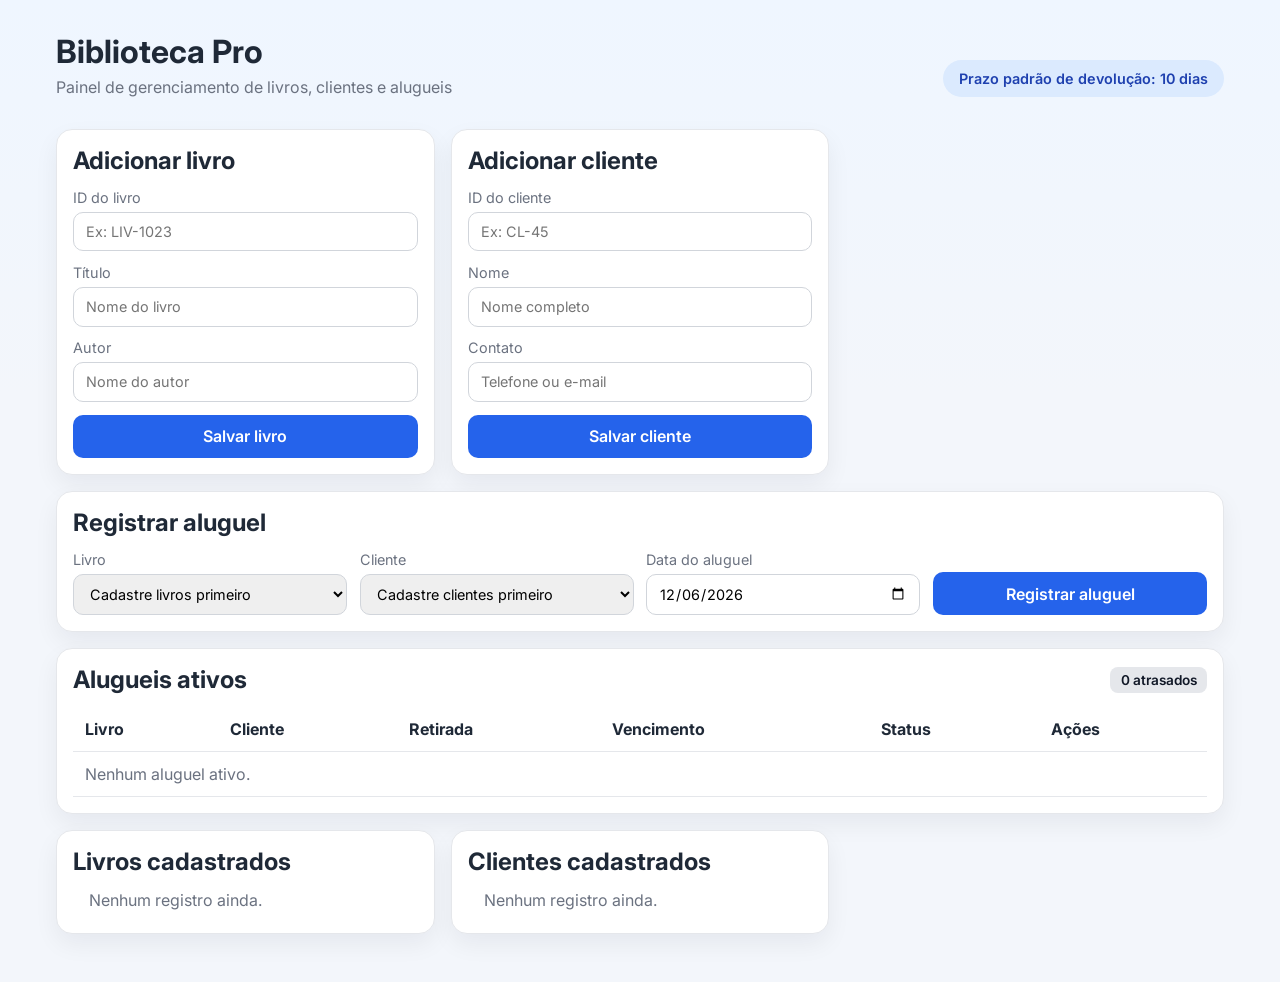
==== index.html @ aaa0568d "feat: criar sistema web de gerenciamento de biblioteca" ====
<!DOCTYPE html>
<html lang="pt-BR">
  <head>
    <meta charset="UTF-8" />
    <meta name="viewport" content="width=device-width, initial-scale=1.0" />
    <title>Biblioteca Pro | Gerenciamento</title>
    <link rel="preconnect" href="https://fonts.googleapis.com" />
    <link rel="preconnect" href="https://fonts.gstatic.com" crossorigin />
    <link
      href="https://fonts.googleapis.com/css2?family=Inter:wght@400;500;600;700&display=swap"
      rel="stylesheet"
    />
    <link rel="stylesheet" href="styles.css" />
  </head>
  <body>
    <header class="topbar">
      <div>
        <h1>Biblioteca Pro</h1>
        <p>Painel de gerenciamento de livros, clientes e alugueis</p>
      </div>
      <div class="badge">Prazo padrão de devolução: 10 dias</div>
    </header>

    <main class="layout">
      <section class="card">
        <h2>Adicionar livro</h2>
        <form id="book-form" class="form-grid">
          <label>
            ID do livro
            <input type="text" name="id" placeholder="Ex: LIV-1023" required />
          </label>
          <label>
            Título
            <input type="text" name="title" placeholder="Nome do livro" required />
          </label>
          <label>
            Autor
            <input type="text" name="author" placeholder="Nome do autor" required />
          </label>
          <button type="submit">Salvar livro</button>
        </form>
      </section>

      <section class="card">
        <h2>Adicionar cliente</h2>
        <form id="client-form" class="form-grid">
          <label>
            ID do cliente
            <input type="text" name="id" placeholder="Ex: CL-45" required />
          </label>
          <label>
            Nome
            <input type="text" name="name" placeholder="Nome completo" required />
          </label>
          <label>
            Contato
            <input type="text" name="contact" placeholder="Telefone ou e-mail" required />
          </label>
          <button type="submit">Salvar cliente</button>
        </form>
      </section>

      <section class="card card-wide">
        <h2>Registrar aluguel</h2>
        <form id="rental-form" class="form-grid rental-grid">
          <label>
            Livro
            <select name="bookId" id="book-select" required></select>
          </label>
          <label>
            Cliente
            <select name="clientId" id="client-select" required></select>
          </label>
          <label>
            Data do aluguel
            <input type="date" name="rentalDate" required />
          </label>
          <button type="submit">Registrar aluguel</button>
        </form>
      </section>

      <section class="card card-wide">
        <div class="section-title">
          <h2>Alugueis ativos</h2>
          <span id="overdue-count" class="counter">0 atrasados</span>
        </div>
        <div class="table-wrap">
          <table>
            <thead>
              <tr>
                <th>Livro</th>
                <th>Cliente</th>
                <th>Retirada</th>
                <th>Vencimento</th>
                <th>Status</th>
                <th>Ações</th>
              </tr>
            </thead>
            <tbody id="rentals-body"></tbody>
          </table>
        </div>
      </section>

      <section class="card">
        <h2>Livros cadastrados</h2>
        <ul id="books-list" class="simple-list"></ul>
      </section>

      <section class="card">
        <h2>Clientes cadastrados</h2>
        <ul id="clients-list" class="simple-list"></ul>
      </section>
    </main>

    <template id="empty-state-template">
      <li class="empty">Nenhum registro ainda.</li>
    </template>

    <script src="app.js"></script>
  </body>
</html>
---- styles.css ----
:root {
  color-scheme: light;
  --bg: #f3f6fb;
  --card: #ffffff;
  --text: #1f2937;
  --muted: #6b7280;
  --primary: #2563eb;
  --primary-dark: #1d4ed8;
  --danger-bg: #fef2f2;
  --danger-text: #b91c1c;
  --danger-border: #fca5a5;
  --ok-bg: #ecfdf5;
  --ok-text: #065f46;
  --border: #e5e7eb;
}

* {
  box-sizing: border-box;
}

body {
  margin: 0;
  font-family: "Inter", sans-serif;
  background: linear-gradient(180deg, #eff6ff 0%, var(--bg) 40%);
  color: var(--text);
}

.topbar {
  max-width: 1200px;
  margin: 2rem auto 1rem;
  padding: 0 1rem;
  display: flex;
  justify-content: space-between;
  align-items: end;
  gap: 1rem;
}

h1,
h2 {
  margin: 0;
}

.topbar p {
  margin: 0.35rem 0 0;
  color: var(--muted);
}

.badge {
  padding: 0.6rem 1rem;
  border-radius: 999px;
  background: #dbeafe;
  color: #1e40af;
  font-weight: 600;
  font-size: 0.9rem;
}

.layout {
  max-width: 1200px;
  margin: 0 auto 2rem;
  padding: 1rem;
  display: grid;
  grid-template-columns: repeat(auto-fit, minmax(290px, 1fr));
  gap: 1rem;
}

.card {
  background: var(--card);
  border: 1px solid var(--border);
  border-radius: 16px;
  padding: 1rem;
  box-shadow: 0 10px 24px rgba(15, 23, 42, 0.06);
}

.card-wide {
  grid-column: 1 / -1;
}

.form-grid {
  margin-top: 0.9rem;
  display: grid;
  gap: 0.8rem;
}

.rental-grid {
  grid-template-columns: repeat(auto-fit, minmax(200px, 1fr));
  align-items: end;
}

label {
  display: grid;
  gap: 0.35rem;
  font-size: 0.9rem;
  color: var(--muted);
}

input,
select,
button {
  border-radius: 10px;
  border: 1px solid #d1d5db;
  font: inherit;
}

input,
select {
  padding: 0.65rem 0.75rem;
}

button {
  padding: 0.72rem 1rem;
  font-weight: 600;
  cursor: pointer;
  border: none;
  background: var(--primary);
  color: white;
  transition: background 0.2s ease;
}

button:hover {
  background: var(--primary-dark);
}

.section-title {
  display: flex;
  justify-content: space-between;
  align-items: center;
  gap: 1rem;
}

.counter {
  padding: 0.3rem 0.65rem;
  border-radius: 8px;
  background: #e5e7eb;
  color: #111827;
  font-weight: 600;
  font-size: 0.85rem;
}

.table-wrap {
  overflow-x: auto;
  margin-top: 0.8rem;
}

table {
  width: 100%;
  border-collapse: collapse;
  min-width: 700px;
}

th,
td {
  text-align: left;
  padding: 0.75rem;
  border-bottom: 1px solid var(--border);
}

.status {
  border-radius: 999px;
  padding: 0.25rem 0.6rem;
  font-size: 0.8rem;
  font-weight: 700;
  display: inline-block;
}

.status.ok {
  background: var(--ok-bg);
  color: var(--ok-text);
}

.status.overdue {
  background: var(--danger-bg);
  color: var(--danger-text);
}

tr.overdue-row {
  background: #fff5f5;
}

.action-btn {
  background: #111827;
  font-size: 0.8rem;
  padding: 0.4rem 0.65rem;
}

.simple-list {
  margin: 0.9rem 0 0;
  padding-left: 1rem;
}

.simple-list li {
  margin: 0.4rem 0;
}

.empty {
  color: var(--muted);
  list-style: none;
  margin-left: -1rem;
}

@media (max-width: 700px) {
  .topbar {
    flex-direction: column;
    align-items: flex-start;
  }
}
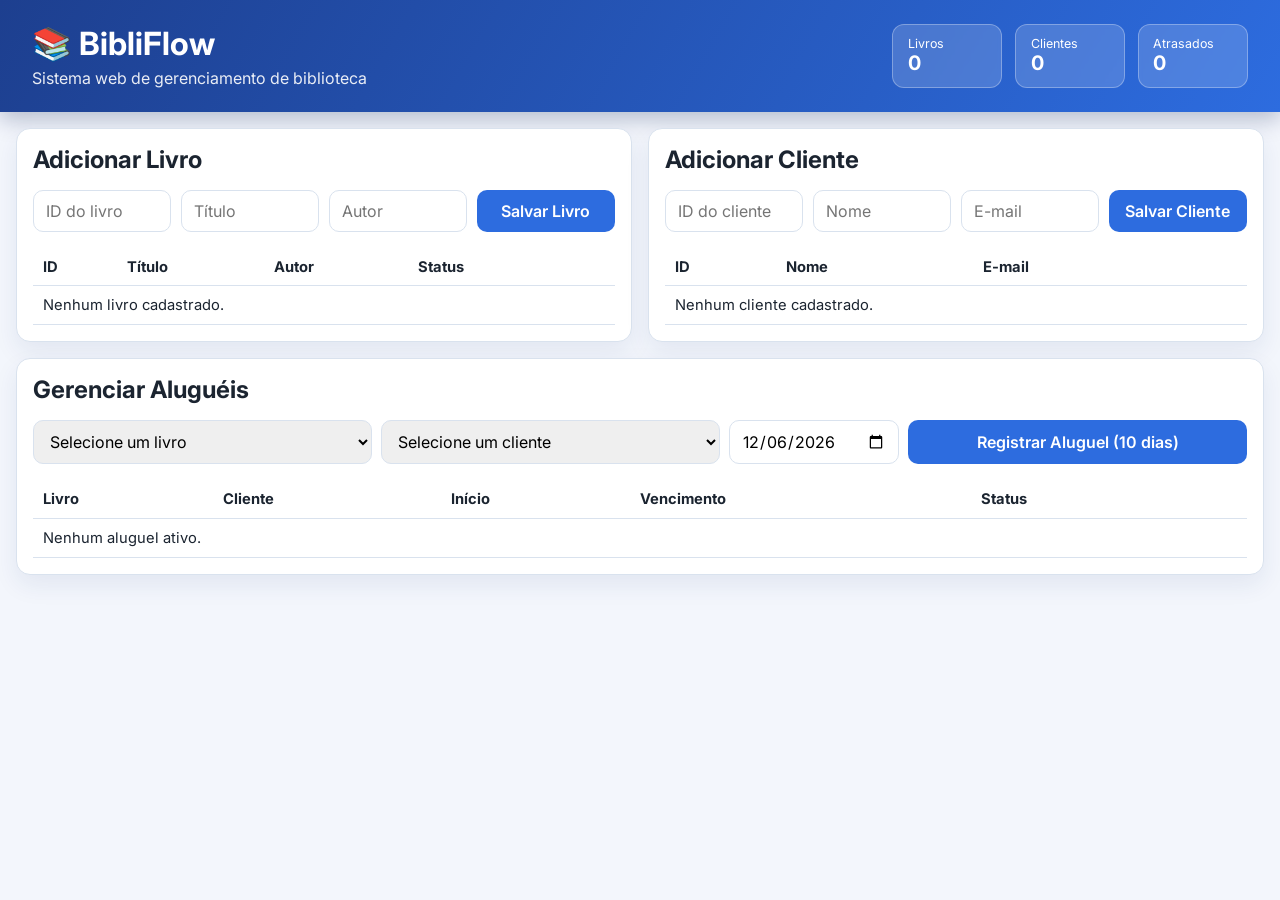
==== commit bac3b4bc: "Create web-based library management system" ====
--- a/index.html
+++ b/index.html
@@ -1,9 +1,9 @@
-<!DOCTYPE html>
+<!doctype html>
 <html lang="pt-BR">
   <head>
     <meta charset="UTF-8" />
     <meta name="viewport" content="width=device-width, initial-scale=1.0" />
-    <title>Biblioteca Pro | Gerenciamento</title>
+    <title>BibliFlow | Gestão de Biblioteca</title>
     <link rel="preconnect" href="https://fonts.googleapis.com" />
     <link rel="preconnect" href="https://fonts.gstatic.com" crossorigin />
     <link
@@ -15,107 +15,102 @@
   <body>
     <header class="topbar">
       <div>
-        <h1>Biblioteca Pro</h1>
-        <p>Painel de gerenciamento de livros, clientes e alugueis</p>
+        <h1>📚 BibliFlow</h1>
+        <p>Sistema web de gerenciamento de biblioteca</p>
       </div>
-      <div class="badge">Prazo padrão de devolução: 10 dias</div>
+      <div class="stats">
+        <div class="stat-card">
+          <span>Livros</span>
+          <strong id="booksCount">0</strong>
+        </div>
+        <div class="stat-card">
+          <span>Clientes</span>
+          <strong id="clientsCount">0</strong>
+        </div>
+        <div class="stat-card danger" id="overdueCard">
+          <span>Atrasados</span>
+          <strong id="overdueCount">0</strong>
+        </div>
+      </div>
     </header>
 
-    <main class="layout">
-      <section class="card">
-        <h2>Adicionar livro</h2>
-        <form id="book-form" class="form-grid">
-          <label>
-            ID do livro
-            <input type="text" name="id" placeholder="Ex: LIV-1023" required />
-          </label>
-          <label>
-            Título
-            <input type="text" name="title" placeholder="Nome do livro" required />
-          </label>
-          <label>
-            Autor
-            <input type="text" name="author" placeholder="Nome do autor" required />
-          </label>
-          <button type="submit">Salvar livro</button>
+    <main class="grid-layout">
+      <section class="panel">
+        <h2>Adicionar Livro</h2>
+        <form id="bookForm" class="form-grid">
+          <input type="text" id="bookId" placeholder="ID do livro" required />
+          <input type="text" id="bookTitle" placeholder="Título" required />
+          <input type="text" id="bookAuthor" placeholder="Autor" required />
+          <button type="submit">Salvar Livro</button>
         </form>
+
+        <table>
+          <thead>
+            <tr>
+              <th>ID</th>
+              <th>Título</th>
+              <th>Autor</th>
+              <th>Status</th>
+              <th></th>
+            </tr>
+          </thead>
+          <tbody id="booksTable"></tbody>
+        </table>
       </section>
 
-      <section class="card">
-        <h2>Adicionar cliente</h2>
-        <form id="client-form" class="form-grid">
-          <label>
-            ID do cliente
-            <input type="text" name="id" placeholder="Ex: CL-45" required />
-          </label>
-          <label>
-            Nome
-            <input type="text" name="name" placeholder="Nome completo" required />
-          </label>
-          <label>
-            Contato
-            <input type="text" name="contact" placeholder="Telefone ou e-mail" required />
-          </label>
-          <button type="submit">Salvar cliente</button>
+      <section class="panel">
+        <h2>Adicionar Cliente</h2>
+        <form id="clientForm" class="form-grid">
+          <input type="text" id="clientId" placeholder="ID do cliente" required />
+          <input type="text" id="clientName" placeholder="Nome" required />
+          <input type="email" id="clientEmail" placeholder="E-mail" required />
+          <button type="submit">Salvar Cliente</button>
         </form>
+
+        <table>
+          <thead>
+            <tr>
+              <th>ID</th>
+              <th>Nome</th>
+              <th>E-mail</th>
+              <th></th>
+            </tr>
+          </thead>
+          <tbody id="clientsTable"></tbody>
+        </table>
       </section>
 
-      <section class="card card-wide">
-        <h2>Registrar aluguel</h2>
-        <form id="rental-form" class="form-grid rental-grid">
-          <label>
-            Livro
-            <select name="bookId" id="book-select" required></select>
-          </label>
-          <label>
-            Cliente
-            <select name="clientId" id="client-select" required></select>
-          </label>
-          <label>
-            Data do aluguel
-            <input type="date" name="rentalDate" required />
-          </label>
-          <button type="submit">Registrar aluguel</button>
+      <section class="panel panel-wide">
+        <h2>Gerenciar Aluguéis</h2>
+        <form id="rentalForm" class="form-grid rental-grid">
+          <select id="rentalBook" required>
+            <option value="">Selecione um livro</option>
+          </select>
+          <select id="rentalClient" required>
+            <option value="">Selecione um cliente</option>
+          </select>
+          <input type="date" id="rentalStart" required />
+          <button type="submit">Registrar Aluguel (10 dias)</button>
         </form>
-      </section>
 
-      <section class="card card-wide">
-        <div class="section-title">
-          <h2>Alugueis ativos</h2>
-          <span id="overdue-count" class="counter">0 atrasados</span>
-        </div>
-        <div class="table-wrap">
-          <table>
-            <thead>
-              <tr>
-                <th>Livro</th>
-                <th>Cliente</th>
-                <th>Retirada</th>
-                <th>Vencimento</th>
-                <th>Status</th>
-                <th>Ações</th>
-              </tr>
-            </thead>
-            <tbody id="rentals-body"></tbody>
-          </table>
-        </div>
-      </section>
-
-      <section class="card">
-        <h2>Livros cadastrados</h2>
-        <ul id="books-list" class="simple-list"></ul>
-      </section>
-
-      <section class="card">
-        <h2>Clientes cadastrados</h2>
-        <ul id="clients-list" class="simple-list"></ul>
+        <table>
+          <thead>
+            <tr>
+              <th>Livro</th>
+              <th>Cliente</th>
+              <th>Início</th>
+              <th>Vencimento</th>
+              <th>Status</th>
+              <th></th>
+            </tr>
+          </thead>
+          <tbody id="rentalsTable"></tbody>
+        </table>
       </section>
     </main>
 
-    <template id="empty-state-template">
-      <li class="empty">Nenhum registro ainda.</li>
-    </template>
+    <div id="toast" class="toast" aria-live="polite"></div>
 
-    <script src="app.js"></script>
+    <script src="script.js"></script>
   </body>
 </html>
--- a/styles.css
+++ b/styles.css
@@ -1,17 +1,15 @@
 :root {
-  color-scheme: light;
-  --bg: #f3f6fb;
-  --card: #ffffff;
-  --text: #1f2937;
-  --muted: #6b7280;
-  --primary: #2563eb;
-  --primary-dark: #1d4ed8;
-  --danger-bg: #fef2f2;
-  --danger-text: #b91c1c;
-  --danger-border: #fca5a5;
-  --ok-bg: #ecfdf5;
-  --ok-text: #065f46;
-  --border: #e5e7eb;
+  --bg: #f3f6fc;
+  --panel: #ffffff;
+  --text: #1b2430;
+  --muted: #62738b;
+  --primary: #2d6cdf;
+  --primary-hover: #1f5bc7;
+  --danger: #d11a2a;
+  --danger-bg: #ffe8eb;
+  --ok: #147a3f;
+  --ok-bg: #e9f8ef;
+  --border: #d9e2ee;
 }
 
 * {
@@ -20,186 +18,189 @@
 
 body {
   margin: 0;
-  font-family: "Inter", sans-serif;
-  background: linear-gradient(180deg, #eff6ff 0%, var(--bg) 40%);
+  font-family: Inter, system-ui, -apple-system, sans-serif;
+  background: var(--bg);
   color: var(--text);
 }
 
 .topbar {
-  max-width: 1200px;
-  margin: 2rem auto 1rem;
-  padding: 0 1rem;
   display: flex;
   justify-content: space-between;
-  align-items: end;
   gap: 1rem;
-}
-
-h1,
+  align-items: center;
+  padding: 1.5rem 2rem;
+  background: linear-gradient(120deg, #1d3f8f, #2d6cdf);
+  color: #fff;
+  box-shadow: 0 8px 20px rgba(8, 28, 79, 0.25);
+}
+
+.topbar h1 {
+  margin: 0;
+}
+
+.topbar p {
+  margin: 0.3rem 0 0;
+  opacity: 0.9;
+}
+
+.stats {
+  display: flex;
+  flex-wrap: wrap;
+  gap: 0.8rem;
+}
+
+.stat-card {
+  min-width: 110px;
+  background: rgba(255, 255, 255, 0.16);
+  border: 1px solid rgba(255, 255, 255, 0.3);
+  border-radius: 12px;
+  padding: 0.7rem 0.9rem;
+  backdrop-filter: blur(2px);
+}
+
+.stat-card span {
+  display: block;
+  font-size: 0.78rem;
+}
+
+.stat-card strong {
+  font-size: 1.25rem;
+}
+
+.stat-card.danger.active {
+  background: rgba(209, 26, 42, 0.85);
+  border-color: rgba(255, 241, 243, 0.8);
+}
+
+.grid-layout {
+  display: grid;
+  grid-template-columns: repeat(2, minmax(280px, 1fr));
+  gap: 1rem;
+  padding: 1rem;
+}
+
+.panel {
+  background: var(--panel);
+  border-radius: 14px;
+  border: 1px solid var(--border);
+  box-shadow: 0 10px 24px rgba(20, 52, 114, 0.08);
+  padding: 1rem;
+}
+
+.panel-wide {
+  grid-column: 1 / -1;
+}
+
 h2 {
-  margin: 0;
-}
-
-.topbar p {
-  margin: 0.35rem 0 0;
-  color: var(--muted);
-}
-
-.badge {
-  padding: 0.6rem 1rem;
-  border-radius: 999px;
-  background: #dbeafe;
-  color: #1e40af;
-  font-weight: 600;
-  font-size: 0.9rem;
-}
-
-.layout {
-  max-width: 1200px;
-  margin: 0 auto 2rem;
-  padding: 1rem;
+  margin: 0 0 1rem;
+}
+
+.form-grid {
   display: grid;
-  grid-template-columns: repeat(auto-fit, minmax(290px, 1fr));
-  gap: 1rem;
-}
-
-.card {
-  background: var(--card);
-  border: 1px solid var(--border);
-  border-radius: 16px;
-  padding: 1rem;
-  box-shadow: 0 10px 24px rgba(15, 23, 42, 0.06);
-}
-
-.card-wide {
-  grid-column: 1 / -1;
-}
-
-.form-grid {
-  margin-top: 0.9rem;
-  display: grid;
-  gap: 0.8rem;
+  grid-template-columns: repeat(4, minmax(100px, 1fr));
+  gap: 0.6rem;
+  margin-bottom: 1rem;
 }
 
 .rental-grid {
-  grid-template-columns: repeat(auto-fit, minmax(200px, 1fr));
-  align-items: end;
-}
-
-label {
-  display: grid;
-  gap: 0.35rem;
-  font-size: 0.9rem;
-  color: var(--muted);
+  grid-template-columns: 2fr 2fr 1fr 2fr;
 }
 
 input,
 select,
 button {
+  width: 100%;
   border-radius: 10px;
-  border: 1px solid #d1d5db;
+  border: 1px solid var(--border);
+  padding: 0.62rem 0.74rem;
   font: inherit;
 }
 
-input,
-select {
-  padding: 0.65rem 0.75rem;
-}
-
 button {
-  padding: 0.72rem 1rem;
+  background: var(--primary);
+  color: #fff;
+  border: none;
   font-weight: 600;
   cursor: pointer;
-  border: none;
-  background: var(--primary);
-  color: white;
-  transition: background 0.2s ease;
 }
 
 button:hover {
-  background: var(--primary-dark);
-}
-
-.section-title {
-  display: flex;
-  justify-content: space-between;
-  align-items: center;
-  gap: 1rem;
-}
-
-.counter {
-  padding: 0.3rem 0.65rem;
-  border-radius: 8px;
-  background: #e5e7eb;
-  color: #111827;
-  font-weight: 600;
-  font-size: 0.85rem;
-}
-
-.table-wrap {
-  overflow-x: auto;
-  margin-top: 0.8rem;
+  background: var(--primary-hover);
 }
 
 table {
   width: 100%;
   border-collapse: collapse;
-  min-width: 700px;
 }
 
 th,
 td {
+  padding: 0.62rem;
+  border-bottom: 1px solid var(--border);
   text-align: left;
-  padding: 0.75rem;
-  border-bottom: 1px solid var(--border);
+  font-size: 0.92rem;
 }
 
 .status {
   border-radius: 999px;
-  padding: 0.25rem 0.6rem;
-  font-size: 0.8rem;
-  font-weight: 700;
+  font-size: 0.75rem;
+  font-weight: 600;
+  padding: 0.24rem 0.58rem;
   display: inline-block;
 }
 
-.status.ok {
+.status-ok {
+  color: var(--ok);
   background: var(--ok-bg);
-  color: var(--ok-text);
-}
-
-.status.overdue {
+}
+
+.status-danger {
+  color: var(--danger);
   background: var(--danger-bg);
-  color: var(--danger-text);
-}
-
-tr.overdue-row {
-  background: #fff5f5;
+}
+
+tr.overdue {
+  background: #fff0f2;
 }
 
 .action-btn {
-  background: #111827;
-  font-size: 0.8rem;
-  padding: 0.4rem 0.65rem;
-}
-
-.simple-list {
-  margin: 0.9rem 0 0;
-  padding-left: 1rem;
-}
-
-.simple-list li {
-  margin: 0.4rem 0;
-}
-
-.empty {
-  color: var(--muted);
-  list-style: none;
-  margin-left: -1rem;
-}
-
-@media (max-width: 700px) {
-  .topbar {
-    flex-direction: column;
-    align-items: flex-start;
+  border: 1px solid var(--border);
+  color: var(--text);
+  background: #fff;
+  font-size: 0.78rem;
+  padding: 0.35rem 0.45rem;
+}
+
+.action-btn.warn {
+  color: #8b0f1c;
+  border-color: #e8b8be;
+}
+
+.toast {
+  position: fixed;
+  right: 1rem;
+  bottom: 1rem;
+  background: #1c2737;
+  color: #fff;
+  border-radius: 10px;
+  padding: 0.7rem 0.9rem;
+  opacity: 0;
+  transform: translateY(16px);
+  transition: all 0.2s;
+}
+
+.toast.show {
+  opacity: 1;
+  transform: translateY(0);
+}
+
+@media (max-width: 940px) {
+  .grid-layout {
+    grid-template-columns: 1fr;
   }
-}
+
+  .form-grid,
+  .rental-grid {
+    grid-template-columns: 1fr;
+  }
+}
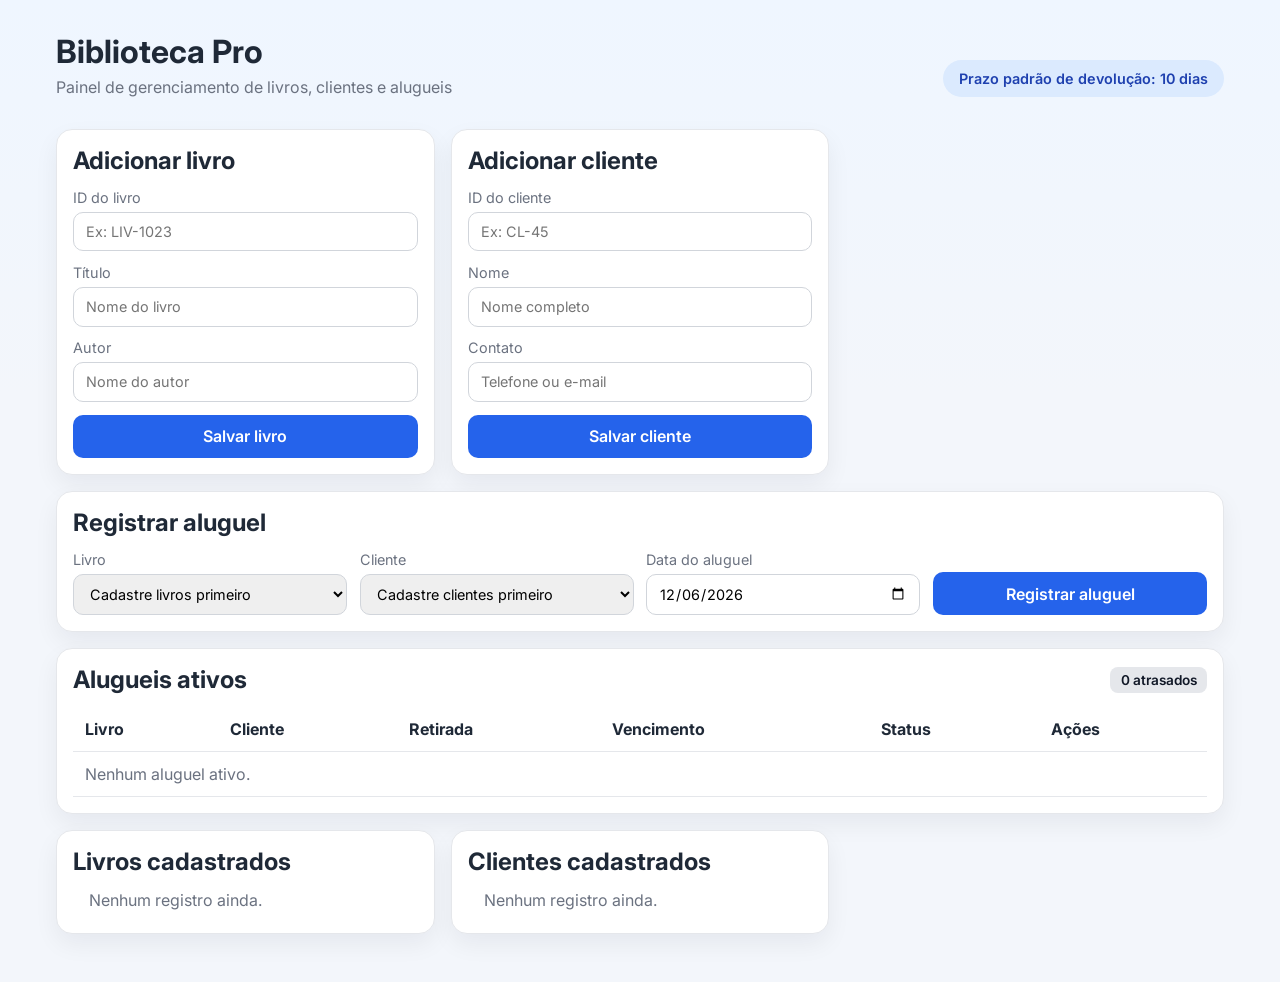
==== commit f1b15104: "Merge aaa0568d549650ce9bfdd3df487cafb0254290f3 into bc964a66c4cbae7b286d7805cf990ae3363bbf19" ====
--- a/index.html
+++ b/index.html
@@ -1,9 +1,9 @@
-<!doctype html>
+<!DOCTYPE html>
 <html lang="pt-BR">
   <head>
     <meta charset="UTF-8" />
     <meta name="viewport" content="width=device-width, initial-scale=1.0" />
-    <title>BibliFlow | Gestão de Biblioteca</title>
+    <title>Biblioteca Pro | Gerenciamento</title>
     <link rel="preconnect" href="https://fonts.googleapis.com" />
     <link rel="preconnect" href="https://fonts.gstatic.com" crossorigin />
     <link
@@ -15,102 +15,107 @@
   <body>
     <header class="topbar">
       <div>
-        <h1>📚 BibliFlow</h1>
-        <p>Sistema web de gerenciamento de biblioteca</p>
+        <h1>Biblioteca Pro</h1>
+        <p>Painel de gerenciamento de livros, clientes e alugueis</p>
       </div>
-      <div class="stats">
-        <div class="stat-card">
-          <span>Livros</span>
-          <strong id="booksCount">0</strong>
-        </div>
-        <div class="stat-card">
-          <span>Clientes</span>
-          <strong id="clientsCount">0</strong>
-        </div>
-        <div class="stat-card danger" id="overdueCard">
-          <span>Atrasados</span>
-          <strong id="overdueCount">0</strong>
-        </div>
-      </div>
+      <div class="badge">Prazo padrão de devolução: 10 dias</div>
     </header>
 
-    <main class="grid-layout">
-      <section class="panel">
-        <h2>Adicionar Livro</h2>
-        <form id="bookForm" class="form-grid">
-          <input type="text" id="bookId" placeholder="ID do livro" required />
-          <input type="text" id="bookTitle" placeholder="Título" required />
-          <input type="text" id="bookAuthor" placeholder="Autor" required />
-          <button type="submit">Salvar Livro</button>
+    <main class="layout">
+      <section class="card">
+        <h2>Adicionar livro</h2>
+        <form id="book-form" class="form-grid">
+          <label>
+            ID do livro
+            <input type="text" name="id" placeholder="Ex: LIV-1023" required />
+          </label>
+          <label>
+            Título
+            <input type="text" name="title" placeholder="Nome do livro" required />
+          </label>
+          <label>
+            Autor
+            <input type="text" name="author" placeholder="Nome do autor" required />
+          </label>
+          <button type="submit">Salvar livro</button>
         </form>
-
-        <table>
-          <thead>
-            <tr>
-              <th>ID</th>
-              <th>Título</th>
-              <th>Autor</th>
-              <th>Status</th>
-              <th></th>
-            </tr>
-          </thead>
-          <tbody id="booksTable"></tbody>
-        </table>
       </section>
 
-      <section class="panel">
-        <h2>Adicionar Cliente</h2>
-        <form id="clientForm" class="form-grid">
-          <input type="text" id="clientId" placeholder="ID do cliente" required />
-          <input type="text" id="clientName" placeholder="Nome" required />
-          <input type="email" id="clientEmail" placeholder="E-mail" required />
-          <button type="submit">Salvar Cliente</button>
+      <section class="card">
+        <h2>Adicionar cliente</h2>
+        <form id="client-form" class="form-grid">
+          <label>
+            ID do cliente
+            <input type="text" name="id" placeholder="Ex: CL-45" required />
+          </label>
+          <label>
+            Nome
+            <input type="text" name="name" placeholder="Nome completo" required />
+          </label>
+          <label>
+            Contato
+            <input type="text" name="contact" placeholder="Telefone ou e-mail" required />
+          </label>
+          <button type="submit">Salvar cliente</button>
         </form>
-
-        <table>
-          <thead>
-            <tr>
-              <th>ID</th>
-              <th>Nome</th>
-              <th>E-mail</th>
-              <th></th>
-            </tr>
-          </thead>
-          <tbody id="clientsTable"></tbody>
-        </table>
       </section>
 
-      <section class="panel panel-wide">
-        <h2>Gerenciar Aluguéis</h2>
-        <form id="rentalForm" class="form-grid rental-grid">
-          <select id="rentalBook" required>
-            <option value="">Selecione um livro</option>
-          </select>
-          <select id="rentalClient" required>
-            <option value="">Selecione um cliente</option>
-          </select>
-          <input type="date" id="rentalStart" required />
-          <button type="submit">Registrar Aluguel (10 dias)</button>
+      <section class="card card-wide">
+        <h2>Registrar aluguel</h2>
+        <form id="rental-form" class="form-grid rental-grid">
+          <label>
+            Livro
+            <select name="bookId" id="book-select" required></select>
+          </label>
+          <label>
+            Cliente
+            <select name="clientId" id="client-select" required></select>
+          </label>
+          <label>
+            Data do aluguel
+            <input type="date" name="rentalDate" required />
+          </label>
+          <button type="submit">Registrar aluguel</button>
         </form>
+      </section>
 
-        <table>
-          <thead>
-            <tr>
-              <th>Livro</th>
-              <th>Cliente</th>
-              <th>Início</th>
-              <th>Vencimento</th>
-              <th>Status</th>
-              <th></th>
-            </tr>
-          </thead>
-          <tbody id="rentalsTable"></tbody>
-        </table>
+      <section class="card card-wide">
+        <div class="section-title">
+          <h2>Alugueis ativos</h2>
+          <span id="overdue-count" class="counter">0 atrasados</span>
+        </div>
+        <div class="table-wrap">
+          <table>
+            <thead>
+              <tr>
+                <th>Livro</th>
+                <th>Cliente</th>
+                <th>Retirada</th>
+                <th>Vencimento</th>
+                <th>Status</th>
+                <th>Ações</th>
+              </tr>
+            </thead>
+            <tbody id="rentals-body"></tbody>
+          </table>
+        </div>
+      </section>
+
+      <section class="card">
+        <h2>Livros cadastrados</h2>
+        <ul id="books-list" class="simple-list"></ul>
+      </section>
+
+      <section class="card">
+        <h2>Clientes cadastrados</h2>
+        <ul id="clients-list" class="simple-list"></ul>
       </section>
     </main>
 
-    <div id="toast" class="toast" aria-live="polite"></div>
+    <template id="empty-state-template">
+      <li class="empty">Nenhum registro ainda.</li>
+    </template>
 
-    <script src="script.js"></script>
+    <script src="app.js"></script>
   </body>
 </html>
--- a/styles.css
+++ b/styles.css
@@ -1,15 +1,17 @@
 :root {
-  --bg: #f3f6fc;
-  --panel: #ffffff;
-  --text: #1b2430;
-  --muted: #62738b;
-  --primary: #2d6cdf;
-  --primary-hover: #1f5bc7;
-  --danger: #d11a2a;
-  --danger-bg: #ffe8eb;
-  --ok: #147a3f;
-  --ok-bg: #e9f8ef;
-  --border: #d9e2ee;
+  color-scheme: light;
+  --bg: #f3f6fb;
+  --card: #ffffff;
+  --text: #1f2937;
+  --muted: #6b7280;
+  --primary: #2563eb;
+  --primary-dark: #1d4ed8;
+  --danger-bg: #fef2f2;
+  --danger-text: #b91c1c;
+  --danger-border: #fca5a5;
+  --ok-bg: #ecfdf5;
+  --ok-text: #065f46;
+  --border: #e5e7eb;
 }
 
 * {
@@ -18,189 +20,186 @@
 
 body {
   margin: 0;
-  font-family: Inter, system-ui, -apple-system, sans-serif;
-  background: var(--bg);
+  font-family: "Inter", sans-serif;
+  background: linear-gradient(180deg, #eff6ff 0%, var(--bg) 40%);
   color: var(--text);
 }
 
 .topbar {
+  max-width: 1200px;
+  margin: 2rem auto 1rem;
+  padding: 0 1rem;
   display: flex;
   justify-content: space-between;
+  align-items: end;
   gap: 1rem;
-  align-items: center;
-  padding: 1.5rem 2rem;
-  background: linear-gradient(120deg, #1d3f8f, #2d6cdf);
-  color: #fff;
-  box-shadow: 0 8px 20px rgba(8, 28, 79, 0.25);
-}
-
-.topbar h1 {
+}
+
+h1,
+h2 {
   margin: 0;
 }
 
 .topbar p {
-  margin: 0.3rem 0 0;
-  opacity: 0.9;
-}
-
-.stats {
-  display: flex;
-  flex-wrap: wrap;
+  margin: 0.35rem 0 0;
+  color: var(--muted);
+}
+
+.badge {
+  padding: 0.6rem 1rem;
+  border-radius: 999px;
+  background: #dbeafe;
+  color: #1e40af;
+  font-weight: 600;
+  font-size: 0.9rem;
+}
+
+.layout {
+  max-width: 1200px;
+  margin: 0 auto 2rem;
+  padding: 1rem;
+  display: grid;
+  grid-template-columns: repeat(auto-fit, minmax(290px, 1fr));
+  gap: 1rem;
+}
+
+.card {
+  background: var(--card);
+  border: 1px solid var(--border);
+  border-radius: 16px;
+  padding: 1rem;
+  box-shadow: 0 10px 24px rgba(15, 23, 42, 0.06);
+}
+
+.card-wide {
+  grid-column: 1 / -1;
+}
+
+.form-grid {
+  margin-top: 0.9rem;
+  display: grid;
   gap: 0.8rem;
 }
 
-.stat-card {
-  min-width: 110px;
-  background: rgba(255, 255, 255, 0.16);
-  border: 1px solid rgba(255, 255, 255, 0.3);
-  border-radius: 12px;
-  padding: 0.7rem 0.9rem;
-  backdrop-filter: blur(2px);
-}
-
-.stat-card span {
-  display: block;
-  font-size: 0.78rem;
-}
-
-.stat-card strong {
-  font-size: 1.25rem;
-}
-
-.stat-card.danger.active {
-  background: rgba(209, 26, 42, 0.85);
-  border-color: rgba(255, 241, 243, 0.8);
-}
-
-.grid-layout {
+.rental-grid {
+  grid-template-columns: repeat(auto-fit, minmax(200px, 1fr));
+  align-items: end;
+}
+
+label {
   display: grid;
-  grid-template-columns: repeat(2, minmax(280px, 1fr));
-  gap: 1rem;
-  padding: 1rem;
-}
-
-.panel {
-  background: var(--panel);
-  border-radius: 14px;
-  border: 1px solid var(--border);
-  box-shadow: 0 10px 24px rgba(20, 52, 114, 0.08);
-  padding: 1rem;
-}
-
-.panel-wide {
-  grid-column: 1 / -1;
-}
-
-h2 {
-  margin: 0 0 1rem;
-}
-
-.form-grid {
-  display: grid;
-  grid-template-columns: repeat(4, minmax(100px, 1fr));
-  gap: 0.6rem;
-  margin-bottom: 1rem;
-}
-
-.rental-grid {
-  grid-template-columns: 2fr 2fr 1fr 2fr;
+  gap: 0.35rem;
+  font-size: 0.9rem;
+  color: var(--muted);
 }
 
 input,
 select,
 button {
-  width: 100%;
   border-radius: 10px;
-  border: 1px solid var(--border);
-  padding: 0.62rem 0.74rem;
+  border: 1px solid #d1d5db;
   font: inherit;
 }
 
+input,
+select {
+  padding: 0.65rem 0.75rem;
+}
+
 button {
-  background: var(--primary);
-  color: #fff;
-  border: none;
+  padding: 0.72rem 1rem;
   font-weight: 600;
   cursor: pointer;
+  border: none;
+  background: var(--primary);
+  color: white;
+  transition: background 0.2s ease;
 }
 
 button:hover {
-  background: var(--primary-hover);
+  background: var(--primary-dark);
+}
+
+.section-title {
+  display: flex;
+  justify-content: space-between;
+  align-items: center;
+  gap: 1rem;
+}
+
+.counter {
+  padding: 0.3rem 0.65rem;
+  border-radius: 8px;
+  background: #e5e7eb;
+  color: #111827;
+  font-weight: 600;
+  font-size: 0.85rem;
+}
+
+.table-wrap {
+  overflow-x: auto;
+  margin-top: 0.8rem;
 }
 
 table {
   width: 100%;
   border-collapse: collapse;
+  min-width: 700px;
 }
 
 th,
 td {
-  padding: 0.62rem;
+  text-align: left;
+  padding: 0.75rem;
   border-bottom: 1px solid var(--border);
-  text-align: left;
-  font-size: 0.92rem;
 }
 
 .status {
   border-radius: 999px;
-  font-size: 0.75rem;
-  font-weight: 600;
-  padding: 0.24rem 0.58rem;
+  padding: 0.25rem 0.6rem;
+  font-size: 0.8rem;
+  font-weight: 700;
   display: inline-block;
 }
 
-.status-ok {
-  color: var(--ok);
+.status.ok {
   background: var(--ok-bg);
-}
-
-.status-danger {
-  color: var(--danger);
+  color: var(--ok-text);
+}
+
+.status.overdue {
   background: var(--danger-bg);
-}
-
-tr.overdue {
-  background: #fff0f2;
+  color: var(--danger-text);
+}
+
+tr.overdue-row {
+  background: #fff5f5;
 }
 
 .action-btn {
-  border: 1px solid var(--border);
-  color: var(--text);
-  background: #fff;
-  font-size: 0.78rem;
-  padding: 0.35rem 0.45rem;
-}
-
-.action-btn.warn {
-  color: #8b0f1c;
-  border-color: #e8b8be;
-}
-
-.toast {
-  position: fixed;
-  right: 1rem;
-  bottom: 1rem;
-  background: #1c2737;
-  color: #fff;
-  border-radius: 10px;
-  padding: 0.7rem 0.9rem;
-  opacity: 0;
-  transform: translateY(16px);
-  transition: all 0.2s;
-}
-
-.toast.show {
-  opacity: 1;
-  transform: translateY(0);
-}
-
-@media (max-width: 940px) {
-  .grid-layout {
-    grid-template-columns: 1fr;
+  background: #111827;
+  font-size: 0.8rem;
+  padding: 0.4rem 0.65rem;
+}
+
+.simple-list {
+  margin: 0.9rem 0 0;
+  padding-left: 1rem;
+}
+
+.simple-list li {
+  margin: 0.4rem 0;
+}
+
+.empty {
+  color: var(--muted);
+  list-style: none;
+  margin-left: -1rem;
+}
+
+@media (max-width: 700px) {
+  .topbar {
+    flex-direction: column;
+    align-items: flex-start;
   }
-
-  .form-grid,
-  .rental-grid {
-    grid-template-columns: 1fr;
-  }
-}
+}
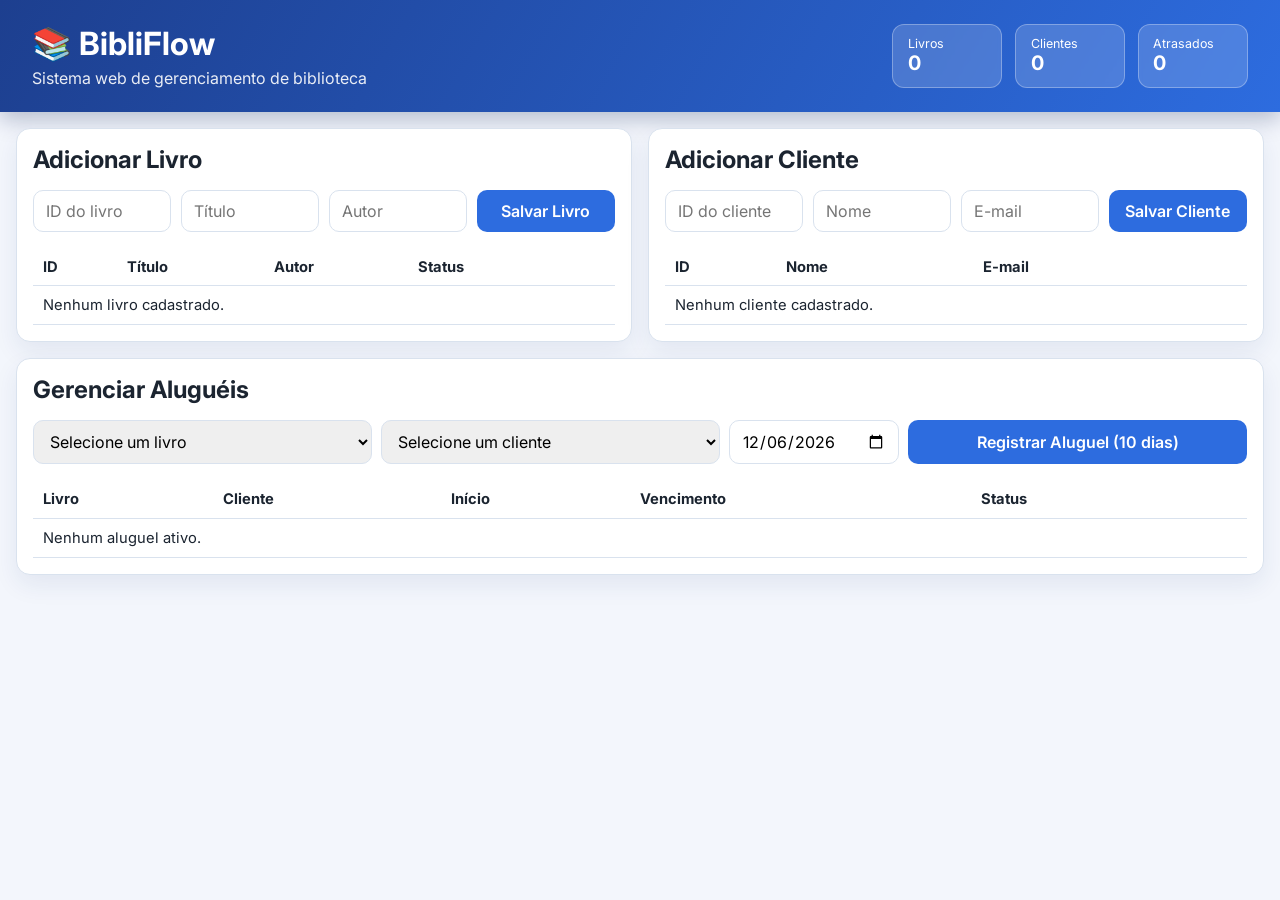
==== commit d2a76c53: "Merge bac3b4bc57f26590636c8ba190ec953150c5156a into bc964a66c4cbae7b286d7805cf990ae3363bbf19" ====
--- a/index.html
+++ b/index.html
@@ -1,9 +1,9 @@
-<!DOCTYPE html>
+<!doctype html>
 <html lang="pt-BR">
   <head>
     <meta charset="UTF-8" />
     <meta name="viewport" content="width=device-width, initial-scale=1.0" />
-    <title>Biblioteca Pro | Gerenciamento</title>
+    <title>BibliFlow | Gestão de Biblioteca</title>
     <link rel="preconnect" href="https://fonts.googleapis.com" />
     <link rel="preconnect" href="https://fonts.gstatic.com" crossorigin />
     <link
@@ -15,107 +15,102 @@
   <body>
     <header class="topbar">
       <div>
-        <h1>Biblioteca Pro</h1>
-        <p>Painel de gerenciamento de livros, clientes e alugueis</p>
+        <h1>📚 BibliFlow</h1>
+        <p>Sistema web de gerenciamento de biblioteca</p>
       </div>
-      <div class="badge">Prazo padrão de devolução: 10 dias</div>
+      <div class="stats">
+        <div class="stat-card">
+          <span>Livros</span>
+          <strong id="booksCount">0</strong>
+        </div>
+        <div class="stat-card">
+          <span>Clientes</span>
+          <strong id="clientsCount">0</strong>
+        </div>
+        <div class="stat-card danger" id="overdueCard">
+          <span>Atrasados</span>
+          <strong id="overdueCount">0</strong>
+        </div>
+      </div>
     </header>
 
-    <main class="layout">
-      <section class="card">
-        <h2>Adicionar livro</h2>
-        <form id="book-form" class="form-grid">
-          <label>
-            ID do livro
-            <input type="text" name="id" placeholder="Ex: LIV-1023" required />
-          </label>
-          <label>
-            Título
-            <input type="text" name="title" placeholder="Nome do livro" required />
-          </label>
-          <label>
-            Autor
-            <input type="text" name="author" placeholder="Nome do autor" required />
-          </label>
-          <button type="submit">Salvar livro</button>
+    <main class="grid-layout">
+      <section class="panel">
+        <h2>Adicionar Livro</h2>
+        <form id="bookForm" class="form-grid">
+          <input type="text" id="bookId" placeholder="ID do livro" required />
+          <input type="text" id="bookTitle" placeholder="Título" required />
+          <input type="text" id="bookAuthor" placeholder="Autor" required />
+          <button type="submit">Salvar Livro</button>
         </form>
+
+        <table>
+          <thead>
+            <tr>
+              <th>ID</th>
+              <th>Título</th>
+              <th>Autor</th>
+              <th>Status</th>
+              <th></th>
+            </tr>
+          </thead>
+          <tbody id="booksTable"></tbody>
+        </table>
       </section>
 
-      <section class="card">
-        <h2>Adicionar cliente</h2>
-        <form id="client-form" class="form-grid">
-          <label>
-            ID do cliente
-            <input type="text" name="id" placeholder="Ex: CL-45" required />
-          </label>
-          <label>
-            Nome
-            <input type="text" name="name" placeholder="Nome completo" required />
-          </label>
-          <label>
-            Contato
-            <input type="text" name="contact" placeholder="Telefone ou e-mail" required />
-          </label>
-          <button type="submit">Salvar cliente</button>
+      <section class="panel">
+        <h2>Adicionar Cliente</h2>
+        <form id="clientForm" class="form-grid">
+          <input type="text" id="clientId" placeholder="ID do cliente" required />
+          <input type="text" id="clientName" placeholder="Nome" required />
+          <input type="email" id="clientEmail" placeholder="E-mail" required />
+          <button type="submit">Salvar Cliente</button>
         </form>
+
+        <table>
+          <thead>
+            <tr>
+              <th>ID</th>
+              <th>Nome</th>
+              <th>E-mail</th>
+              <th></th>
+            </tr>
+          </thead>
+          <tbody id="clientsTable"></tbody>
+        </table>
       </section>
 
-      <section class="card card-wide">
-        <h2>Registrar aluguel</h2>
-        <form id="rental-form" class="form-grid rental-grid">
-          <label>
-            Livro
-            <select name="bookId" id="book-select" required></select>
-          </label>
-          <label>
-            Cliente
-            <select name="clientId" id="client-select" required></select>
-          </label>
-          <label>
-            Data do aluguel
-            <input type="date" name="rentalDate" required />
-          </label>
-          <button type="submit">Registrar aluguel</button>
+      <section class="panel panel-wide">
+        <h2>Gerenciar Aluguéis</h2>
+        <form id="rentalForm" class="form-grid rental-grid">
+          <select id="rentalBook" required>
+            <option value="">Selecione um livro</option>
+          </select>
+          <select id="rentalClient" required>
+            <option value="">Selecione um cliente</option>
+          </select>
+          <input type="date" id="rentalStart" required />
+          <button type="submit">Registrar Aluguel (10 dias)</button>
         </form>
-      </section>
 
-      <section class="card card-wide">
-        <div class="section-title">
-          <h2>Alugueis ativos</h2>
-          <span id="overdue-count" class="counter">0 atrasados</span>
-        </div>
-        <div class="table-wrap">
-          <table>
-            <thead>
-              <tr>
-                <th>Livro</th>
-                <th>Cliente</th>
-                <th>Retirada</th>
-                <th>Vencimento</th>
-                <th>Status</th>
-                <th>Ações</th>
-              </tr>
-            </thead>
-            <tbody id="rentals-body"></tbody>
-          </table>
-        </div>
-      </section>
-
-      <section class="card">
-        <h2>Livros cadastrados</h2>
-        <ul id="books-list" class="simple-list"></ul>
-      </section>
-
-      <section class="card">
-        <h2>Clientes cadastrados</h2>
-        <ul id="clients-list" class="simple-list"></ul>
+        <table>
+          <thead>
+            <tr>
+              <th>Livro</th>
+              <th>Cliente</th>
+              <th>Início</th>
+              <th>Vencimento</th>
+              <th>Status</th>
+              <th></th>
+            </tr>
+          </thead>
+          <tbody id="rentalsTable"></tbody>
+        </table>
       </section>
     </main>
 
-    <template id="empty-state-template">
-      <li class="empty">Nenhum registro ainda.</li>
-    </template>
+    <div id="toast" class="toast" aria-live="polite"></div>
 
-    <script src="app.js"></script>
+    <script src="script.js"></script>
   </body>
 </html>
--- a/styles.css
+++ b/styles.css
@@ -1,17 +1,15 @@
 :root {
-  color-scheme: light;
-  --bg: #f3f6fb;
-  --card: #ffffff;
-  --text: #1f2937;
-  --muted: #6b7280;
-  --primary: #2563eb;
-  --primary-dark: #1d4ed8;
-  --danger-bg: #fef2f2;
-  --danger-text: #b91c1c;
-  --danger-border: #fca5a5;
-  --ok-bg: #ecfdf5;
-  --ok-text: #065f46;
-  --border: #e5e7eb;
+  --bg: #f3f6fc;
+  --panel: #ffffff;
+  --text: #1b2430;
+  --muted: #62738b;
+  --primary: #2d6cdf;
+  --primary-hover: #1f5bc7;
+  --danger: #d11a2a;
+  --danger-bg: #ffe8eb;
+  --ok: #147a3f;
+  --ok-bg: #e9f8ef;
+  --border: #d9e2ee;
 }
 
 * {
@@ -20,186 +18,189 @@
 
 body {
   margin: 0;
-  font-family: "Inter", sans-serif;
-  background: linear-gradient(180deg, #eff6ff 0%, var(--bg) 40%);
+  font-family: Inter, system-ui, -apple-system, sans-serif;
+  background: var(--bg);
   color: var(--text);
 }
 
 .topbar {
-  max-width: 1200px;
-  margin: 2rem auto 1rem;
-  padding: 0 1rem;
   display: flex;
   justify-content: space-between;
-  align-items: end;
   gap: 1rem;
-}
-
-h1,
+  align-items: center;
+  padding: 1.5rem 2rem;
+  background: linear-gradient(120deg, #1d3f8f, #2d6cdf);
+  color: #fff;
+  box-shadow: 0 8px 20px rgba(8, 28, 79, 0.25);
+}
+
+.topbar h1 {
+  margin: 0;
+}
+
+.topbar p {
+  margin: 0.3rem 0 0;
+  opacity: 0.9;
+}
+
+.stats {
+  display: flex;
+  flex-wrap: wrap;
+  gap: 0.8rem;
+}
+
+.stat-card {
+  min-width: 110px;
+  background: rgba(255, 255, 255, 0.16);
+  border: 1px solid rgba(255, 255, 255, 0.3);
+  border-radius: 12px;
+  padding: 0.7rem 0.9rem;
+  backdrop-filter: blur(2px);
+}
+
+.stat-card span {
+  display: block;
+  font-size: 0.78rem;
+}
+
+.stat-card strong {
+  font-size: 1.25rem;
+}
+
+.stat-card.danger.active {
+  background: rgba(209, 26, 42, 0.85);
+  border-color: rgba(255, 241, 243, 0.8);
+}
+
+.grid-layout {
+  display: grid;
+  grid-template-columns: repeat(2, minmax(280px, 1fr));
+  gap: 1rem;
+  padding: 1rem;
+}
+
+.panel {
+  background: var(--panel);
+  border-radius: 14px;
+  border: 1px solid var(--border);
+  box-shadow: 0 10px 24px rgba(20, 52, 114, 0.08);
+  padding: 1rem;
+}
+
+.panel-wide {
+  grid-column: 1 / -1;
+}
+
 h2 {
-  margin: 0;
-}
-
-.topbar p {
-  margin: 0.35rem 0 0;
-  color: var(--muted);
-}
-
-.badge {
-  padding: 0.6rem 1rem;
-  border-radius: 999px;
-  background: #dbeafe;
-  color: #1e40af;
-  font-weight: 600;
-  font-size: 0.9rem;
-}
-
-.layout {
-  max-width: 1200px;
-  margin: 0 auto 2rem;
-  padding: 1rem;
+  margin: 0 0 1rem;
+}
+
+.form-grid {
   display: grid;
-  grid-template-columns: repeat(auto-fit, minmax(290px, 1fr));
-  gap: 1rem;
-}
-
-.card {
-  background: var(--card);
-  border: 1px solid var(--border);
-  border-radius: 16px;
-  padding: 1rem;
-  box-shadow: 0 10px 24px rgba(15, 23, 42, 0.06);
-}
-
-.card-wide {
-  grid-column: 1 / -1;
-}
-
-.form-grid {
-  margin-top: 0.9rem;
-  display: grid;
-  gap: 0.8rem;
+  grid-template-columns: repeat(4, minmax(100px, 1fr));
+  gap: 0.6rem;
+  margin-bottom: 1rem;
 }
 
 .rental-grid {
-  grid-template-columns: repeat(auto-fit, minmax(200px, 1fr));
-  align-items: end;
-}
-
-label {
-  display: grid;
-  gap: 0.35rem;
-  font-size: 0.9rem;
-  color: var(--muted);
+  grid-template-columns: 2fr 2fr 1fr 2fr;
 }
 
 input,
 select,
 button {
+  width: 100%;
   border-radius: 10px;
-  border: 1px solid #d1d5db;
+  border: 1px solid var(--border);
+  padding: 0.62rem 0.74rem;
   font: inherit;
 }
 
-input,
-select {
-  padding: 0.65rem 0.75rem;
-}
-
 button {
-  padding: 0.72rem 1rem;
+  background: var(--primary);
+  color: #fff;
+  border: none;
   font-weight: 600;
   cursor: pointer;
-  border: none;
-  background: var(--primary);
-  color: white;
-  transition: background 0.2s ease;
 }
 
 button:hover {
-  background: var(--primary-dark);
-}
-
-.section-title {
-  display: flex;
-  justify-content: space-between;
-  align-items: center;
-  gap: 1rem;
-}
-
-.counter {
-  padding: 0.3rem 0.65rem;
-  border-radius: 8px;
-  background: #e5e7eb;
-  color: #111827;
-  font-weight: 600;
-  font-size: 0.85rem;
-}
-
-.table-wrap {
-  overflow-x: auto;
-  margin-top: 0.8rem;
+  background: var(--primary-hover);
 }
 
 table {
   width: 100%;
   border-collapse: collapse;
-  min-width: 700px;
 }
 
 th,
 td {
+  padding: 0.62rem;
+  border-bottom: 1px solid var(--border);
   text-align: left;
-  padding: 0.75rem;
-  border-bottom: 1px solid var(--border);
+  font-size: 0.92rem;
 }
 
 .status {
   border-radius: 999px;
-  padding: 0.25rem 0.6rem;
-  font-size: 0.8rem;
-  font-weight: 700;
+  font-size: 0.75rem;
+  font-weight: 600;
+  padding: 0.24rem 0.58rem;
   display: inline-block;
 }
 
-.status.ok {
+.status-ok {
+  color: var(--ok);
   background: var(--ok-bg);
-  color: var(--ok-text);
-}
-
-.status.overdue {
+}
+
+.status-danger {
+  color: var(--danger);
   background: var(--danger-bg);
-  color: var(--danger-text);
-}
-
-tr.overdue-row {
-  background: #fff5f5;
+}
+
+tr.overdue {
+  background: #fff0f2;
 }
 
 .action-btn {
-  background: #111827;
-  font-size: 0.8rem;
-  padding: 0.4rem 0.65rem;
-}
-
-.simple-list {
-  margin: 0.9rem 0 0;
-  padding-left: 1rem;
-}
-
-.simple-list li {
-  margin: 0.4rem 0;
-}
-
-.empty {
-  color: var(--muted);
-  list-style: none;
-  margin-left: -1rem;
-}
-
-@media (max-width: 700px) {
-  .topbar {
-    flex-direction: column;
-    align-items: flex-start;
+  border: 1px solid var(--border);
+  color: var(--text);
+  background: #fff;
+  font-size: 0.78rem;
+  padding: 0.35rem 0.45rem;
+}
+
+.action-btn.warn {
+  color: #8b0f1c;
+  border-color: #e8b8be;
+}
+
+.toast {
+  position: fixed;
+  right: 1rem;
+  bottom: 1rem;
+  background: #1c2737;
+  color: #fff;
+  border-radius: 10px;
+  padding: 0.7rem 0.9rem;
+  opacity: 0;
+  transform: translateY(16px);
+  transition: all 0.2s;
+}
+
+.toast.show {
+  opacity: 1;
+  transform: translateY(0);
+}
+
+@media (max-width: 940px) {
+  .grid-layout {
+    grid-template-columns: 1fr;
   }
-}
+
+  .form-grid,
+  .rental-grid {
+    grid-template-columns: 1fr;
+  }
+}
